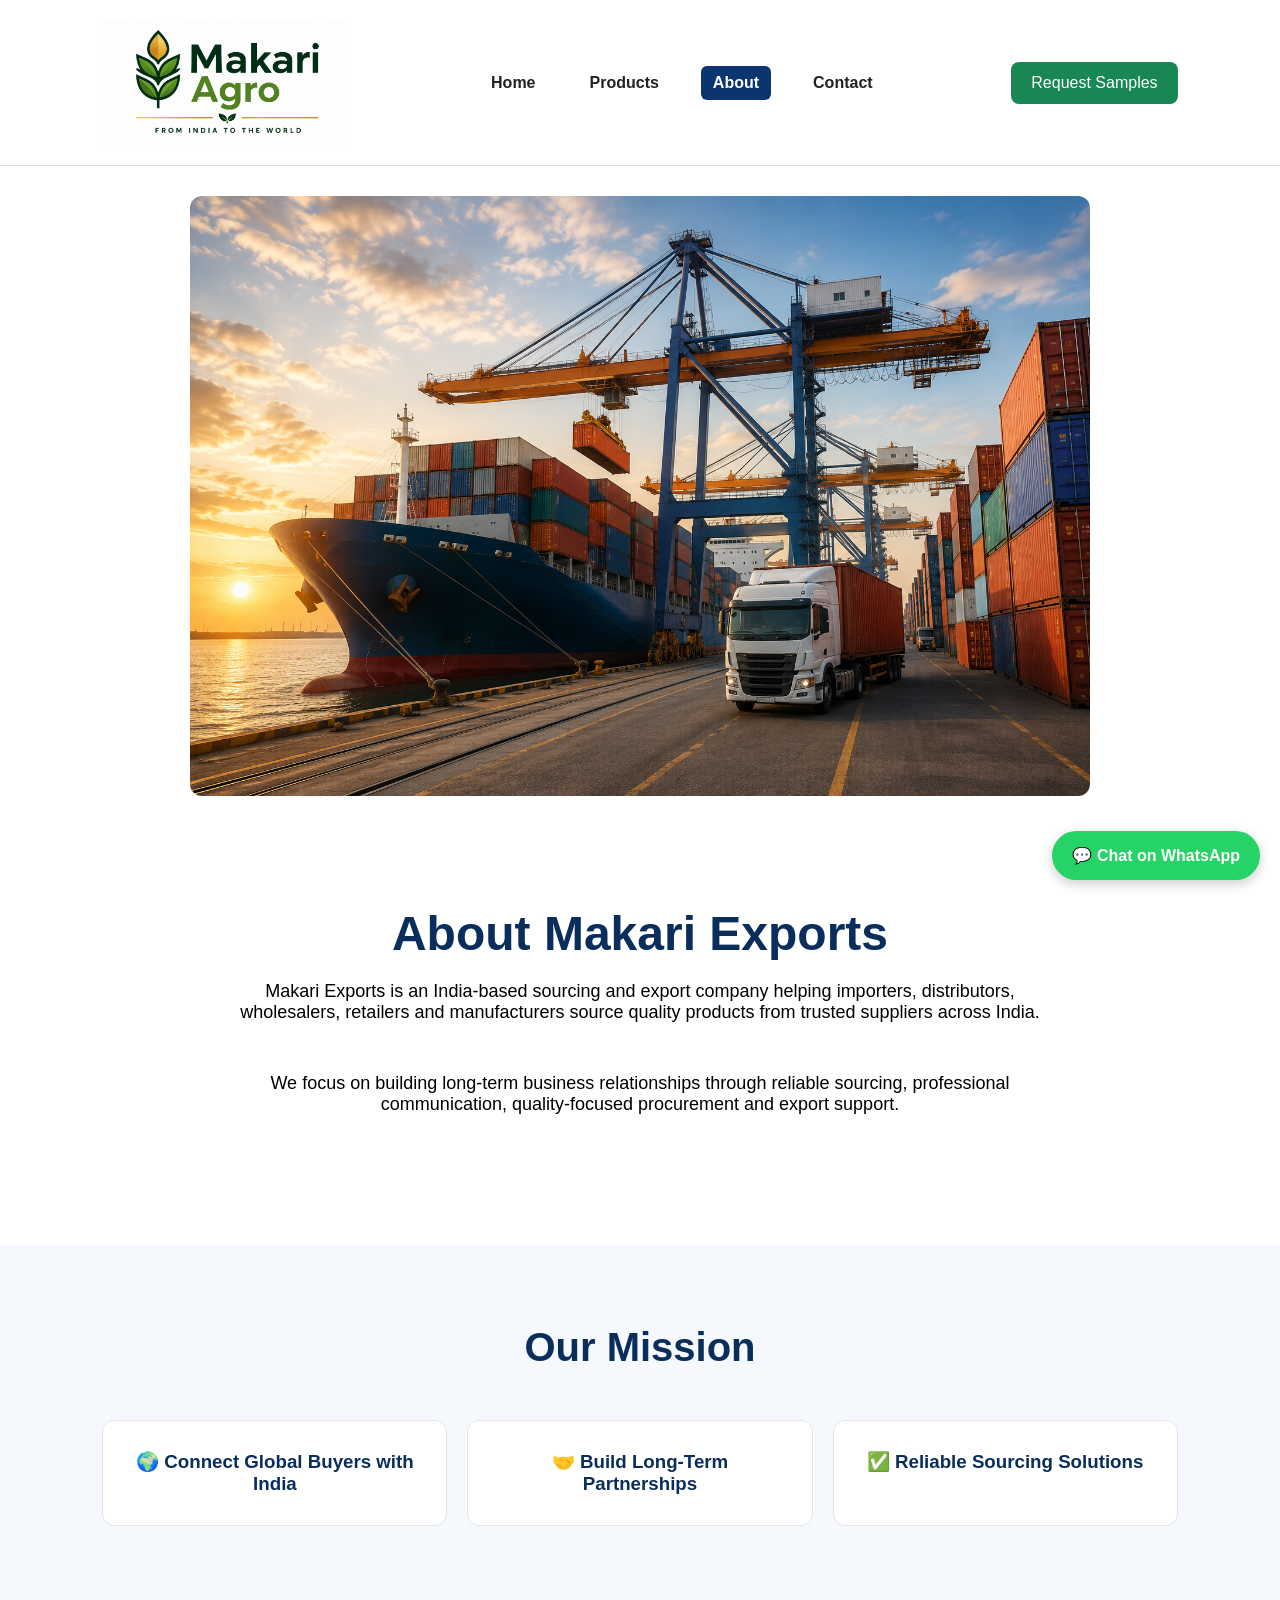
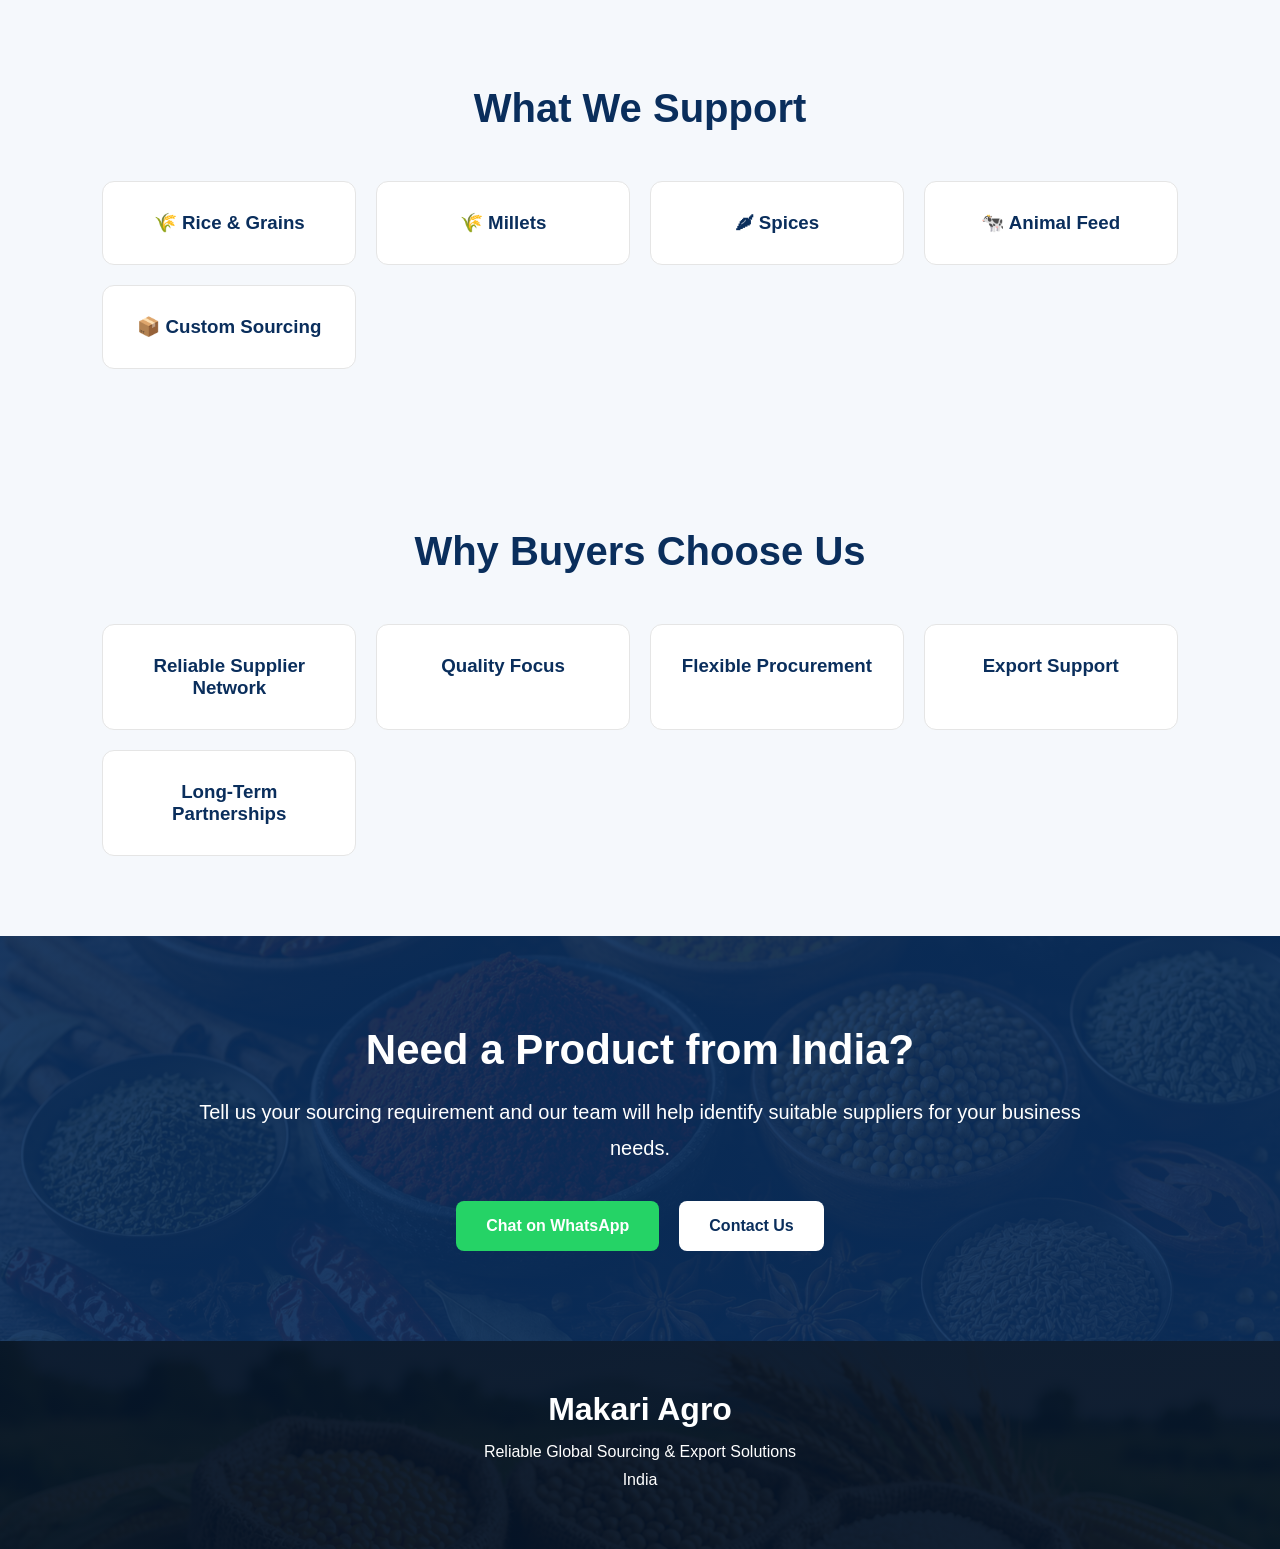
==== about.html @ c1831b9f "Request sample open new tab" ====
<!DOCTYPE html>
<html lang="en">

<head>
    <meta charset="UTF-8">
    <meta name="viewport" content="width=device-width, initial-scale=1.0">
    <title>About Us | Makari Exports</title>
    <link rel="stylesheet" href="style.css">
</head>

<body>

<header class="header">

   <div class="logo">
    <img src="assets/logo/logo.png" alt="Makari Agro Logo">
</div>

   <nav class="nav">
    <a href="index.html">Home</a>
    <a href="products.html">Products</a>
    <a href="about.html" class="active">About</a>
    <a href="contact.html">Contact</a>
</nav>

    <a href="https://wa.me/919538442585" class="quote-btn" target="_blank"
   rel="noopener noreferrer">
        Request Samples
    </a>

</header>

<img src="assets/images/sourcing.jpg"
     alt="Global Export"
     class="about-image">

<section class="products-page">

    <h1>About Makari Exports</h1>

    <p>
        Makari Exports is an India-based sourcing and export company helping importers, distributors, wholesalers, retailers and manufacturers source quality products from trusted suppliers across India.
    </p>

    <p>
        We focus on building long-term business relationships through reliable sourcing, professional communication, quality-focused procurement and export support.
    </p>

</section>

<section class="why-us">

    <h2>Our Mission</h2>

    <div class="why-grid">

        <div class="why-card">
            <h3>🌍 Connect Global Buyers with India</h3>
        </div>

        <div class="why-card">
            <h3>🤝 Build Long-Term Partnerships</h3>
        </div>

        <div class="why-card">
            <h3>✅ Reliable Sourcing Solutions</h3>
        </div>

    </div>

</section>

<section class="why-us">

    <h2>What We Support</h2>

    <div class="why-grid">

        <!-- <div class="why-card">
            <h3>🌾 Agricultural Commodities</h3>
        </div> -->

        <div class="why-card">
            <h3>🌾 Rice & Grains</h3>
        </div>

        <div class="why-card">
            <h3>🌾 Millets</h3>
        </div>

        <div class="why-card">
            <h3>🌶 Spices</h3>
        </div>

        <div class="why-card">
            <h3>🐄 Animal Feed</h3>
        </div>

        <div class="why-card">
            <h3>📦 Custom Sourcing</h3>
        </div>

    </div>

</section>

<section class="why-us">

    <h2>Why Buyers Choose Us</h2>

    <div class="why-grid">

        <div class="why-card">
            <h3>Reliable Supplier Network</h3>
        </div>

        <div class="why-card">
            <h3>Quality Focus</h3>
        </div>

        <div class="why-card">
            <h3>Flexible Procurement</h3>
        </div>

        <div class="why-card">
            <h3>Export Support</h3>
        </div>

        <!-- <div class="why-card">
            <h3>Professional Communication</h3>
        </div> -->

        <div class="why-card">
            <h3>Long-Term Partnerships</h3>
        </div>

    </div>

</section>

<section class="sample-section">

    <div class="sample-content">

        <h2>Need a Product from India?</h2>

        <p>
            Tell us your sourcing requirement and our team will help identify suitable suppliers for your business needs.
        </p>

        <div class="sample-buttons">

            <a href="https://wa.me/919538442585" class="sample-whatsapp" target="_blank"
   rel="noopener noreferrer">
                Chat on WhatsApp
            </a>

            <a href="contact.html" class="sample-quote">
                Contact Us
            </a>

        </div>

    </div>

</section>

<footer class="footer">

    <h3>Makari Agro</h3>

    <p>Reliable Global Sourcing & Export Solutions</p>

    <p>India</p>

</footer>

<a href="https://wa.me/919538442585" class="floating-whatsapp" target="_blank"
   rel="noopener noreferrer">
    💬 Chat on WhatsApp
</a>

</body>

</html>
---- style.css ----
*{
    margin:0;
    padding:0;
    box-sizing:border-box;
}

body{
    font-family:Arial, sans-serif;
}

/* Header */

.header{
    display:flex;
    justify-content:space-between;
    align-items:center;
    padding:20px 8%;
    background:#ffffff;
    border-bottom:1px solid #ddd;
    position: sticky;
top: 0;
z-index: 1000;
}

.logo{
    font-size:28px;
    font-weight:bold;
    color:#0A2E5C;
}

.nav{
    display:flex;
    gap:30px;
}

.nav a{
    text-decoration:none;
    color:#333;
    font-weight:600;
}

.quote-btn{
    background:#198754;
    color:white;
    padding:12px 20px;
    border-radius:8px;
    text-decoration:none;
}

/* Hero */

.hero{
    background:
        linear-gradient(
            rgba(255,255,255,0.75),
            rgba(255,255,255,0.75)
        ),
        url('assets/images/sourcing.jpg');

    background-size:cover;
    background-position:center;
}

.hero-content{
    text-align:center;
    max-width:900px;
    margin:0 auto;
    position:relative;
    z-index:2;
}

.hero h1{
    font-size: 3.5rem;
    line-height:1.2;
    color:#0A2E5C;
    margin-bottom:20px;
}

.hero p{
    font-size:24px;
    font-weight:600;
    color:#1f2937;
    background:rgba(255,255,255,0.85);
    display:inline-block;
    padding:10px 20px;
    border-radius:8px;
    margin-bottom:35px;
}

.hero-buttons{
    display:flex;
    justify-content:center;
    gap:20px;
    flex-wrap:wrap;
}

.hero-content h1{
    font-size: 2.5rem;
    line-height:1.2;
}

.primary-btn{
    background:#0A2E5C;
    color:white;
    padding:15px 28px;
    border-radius:8px;
    text-decoration:none;
}

.whatsapp-btn{
    background:#25D366;
    color:white;
    padding:15px 28px;
    border-radius:8px;
    text-decoration:none;
}

/* Mobile */

@media(max-width:768px){

    .header{
        flex-direction:column;
        gap:15px;
    }

    .nav{
        flex-wrap:wrap;
        justify-content:center;
    }

    .hero h1{
        font-size:36px;
    }

    .hero p{
        font-size:18px;
    }

    .hero-buttons{
        flex-direction:column;
    }

}
/* Products Section */

.products-section{
    padding:80px 8%;
    background:#ffffff;
}

.products-section h2{
    text-align:center;
    font-size:40px;
    color:#0A2E5C;
    margin-bottom:50px;
}

.product-grid{
    display:grid;
    grid-template-columns:repeat(auto-fit,minmax(280px,1fr));
    gap:25px;
}

.product-card{
    background:#f8f9fb;
    padding:30px;
    border-radius:12px;
    transition:0.3s;
    border:1px solid #e5e5e5;
}

.product-card:hover{
    transform:translateY(-5px);
}

.product-card h3{
    margin-bottom:15px;
    color:#0A2E5C;
}

.product-card p{
    color:#555;
    line-height:1.6;
}
/* Why Us */

.why-us{
    padding:80px 8%;
    background:#f5f8fc;
}

.why-us h2{
    text-align:center;
    color:#0A2E5C;
    font-size:40px;
    margin-bottom:50px;
}

.why-grid{
    display:grid;
    grid-template-columns:repeat(auto-fit,minmax(250px,1fr));
    gap:20px;
}

.why-card{
    background:white;
    padding:30px;
    border-radius:12px;
    text-align:center;
    border:1px solid #e5e5e5;
}

.why-card h3{
    color:#0A2E5C;
}
/* Floating WhatsApp */

.floating-whatsapp{
    position:fixed;
    right:20px;
    bottom:20px;
    background:#25D366;
    color:white;
    text-decoration:none;
    padding:15px 20px;
    border-radius:50px;
    font-weight:bold;
    z-index:1000;
    box-shadow:0 4px 12px rgba(0,0,0,0.2);
}
.process{
    padding:80px 8%;
    background:#ffffff;
}

.process h2{
    text-align:center;
    font-size:40px;
    color:#0A2E5C;
    margin-bottom:50px;
}

.process-grid{
    display:grid;
    grid-template-columns:repeat(auto-fit,minmax(180px,1fr));
    gap:20px;
}

.process-step{
    text-align:center;
    padding:30px;
    border:1px solid #e5e5e5;
    border-radius:12px;
}

.process-step span{
    display:inline-flex;
    width:50px;
    height:50px;
    align-items:center;
    justify-content:center;
    border-radius:50%;
    background:#0A2E5C;
    color:white;
    font-weight:bold;
    margin-bottom:15px;
}

/* Request Samples Section */

.sample-section{
    background:#0A2E5C;
    color:white;
    padding:90px 8%;
    text-align:center;
}

.sample-content{
    max-width:900px;
    margin:auto;
}

.sample-section h2{
    font-size:42px;
    margin-bottom:20px;
}

.sample-section p{
    font-size:20px;
    line-height:1.8;
    margin-bottom:35px;
}

.sample-buttons{
    display:flex;
    justify-content:center;
    gap:20px;
    flex-wrap:wrap;
}

.sample-whatsapp{
    background:#25D366;
    color:white;
    text-decoration:none;
    padding:16px 30px;
    border-radius:8px;
    font-weight:bold;
}

.sample-quote{
    background:white;
    color:#0A2E5C;
    text-decoration:none;
    padding:16px 30px;
    border-radius:8px;
    font-weight:bold;
}

.product-card,
.why-card,
.process-step{
    transition:0.3s ease;
}

.product-card:hover,
.why-card:hover,
.process-step:hover{
    transform:translateY(-6px);
    box-shadow:0 8px 20px rgba(0,0,0,0.1);
}

.footer{
    background:#081f3f;
    color:white;
    text-align:center;
    padding:50px 20px;
}

.footer h3{
    font-size:32px;
    margin-bottom:15px;
}

.footer p{
    margin:10px 0;
}

.products-page{
    padding:80px 8%;
    text-align:center;
}

.products-page h1{
    color:#0A2E5C;
    font-size:48px;
    margin-bottom:20px;
}

.products-page p{
    max-width:800px;
    margin:auto;
    margin-bottom:50px;
    font-size:18px;
}


/* Contact Page */

.contact-section{
    padding:80px 8%;
}

.contact-container{
    max-width:800px;
    margin:auto;
}

.contact-form{
    display:flex;
    flex-direction:column;
    gap:20px;
}

.contact-form input,
.contact-form textarea{
    padding:15px;
    border:1px solid #ddd;
    border-radius:8px;
    font-size:16px;
}

.contact-form button{
    background:#0A2E5C;
    color:white;
    border:none;
    padding:16px;
    border-radius:8px;
    font-size:18px;
    cursor:pointer;
}

.contact-form button:hover{
    background:#123f7a;
}

.contact-info{
    padding:80px 8%;
    text-align:center;
}

.contact-cards{
    display:grid;
    grid-template-columns:repeat(auto-fit,minmax(250px,1fr));
    gap:20px;
    margin-top:40px;
}

.product-card img{
    width:100%;
    height:220px;
    object-fit:cover;
    border-radius:10px;
    margin-bottom:15px;
}

.product-card{
    display:flex;
    flex-direction:column;
    align-items:center;
    height:100%;
}

.products-grid{
    align-items:stretch;
}

.about-image{
    width:100%;
    max-width:900px;
    border-radius:12px;
    margin:30px auto;
    display:block;
}

.sample-section{
    background:
        linear-gradient(
            rgba(10,46,92,0.92),
            rgba(10,46,92,0.92)
        ),
        url('assets/images/spices.jpg');

    background-size:cover;
    background-position:center;
}

.footer{
    background:
        linear-gradient(
            rgba(5,20,40,0.95),
            rgba(5,20,40,0.95)
        ),
        url('assets/images/commodities.jpg');

    background-size:cover;
}

.product-btn{
    margin-top:auto;
    background:#1e8e3e;
    color:white;
    padding:10px 18px;
    border-radius:6px;
    text-decoration:none;
}

.product-btn{
    display:inline-block;
    margin-top:15px;
    background:#1e8e3e;
    color:white;
    padding:10px 18px;
    border-radius:6px;
    text-decoration:none;
    font-weight:600;
}

.product-btn:hover{
    background:#166d30;
}

.logo img{
    height:125px;
    width:auto;
    display:block;
}

.nav a{
    text-decoration:none;
    color:#222;
    font-weight:600;
    padding:8px 12px;
    border-radius:6px;
    transition:0.3s;
}

.nav a:hover{
    color:#0b3570;
}

.nav a.active{
    background:#0b3570;
    color:white;
}
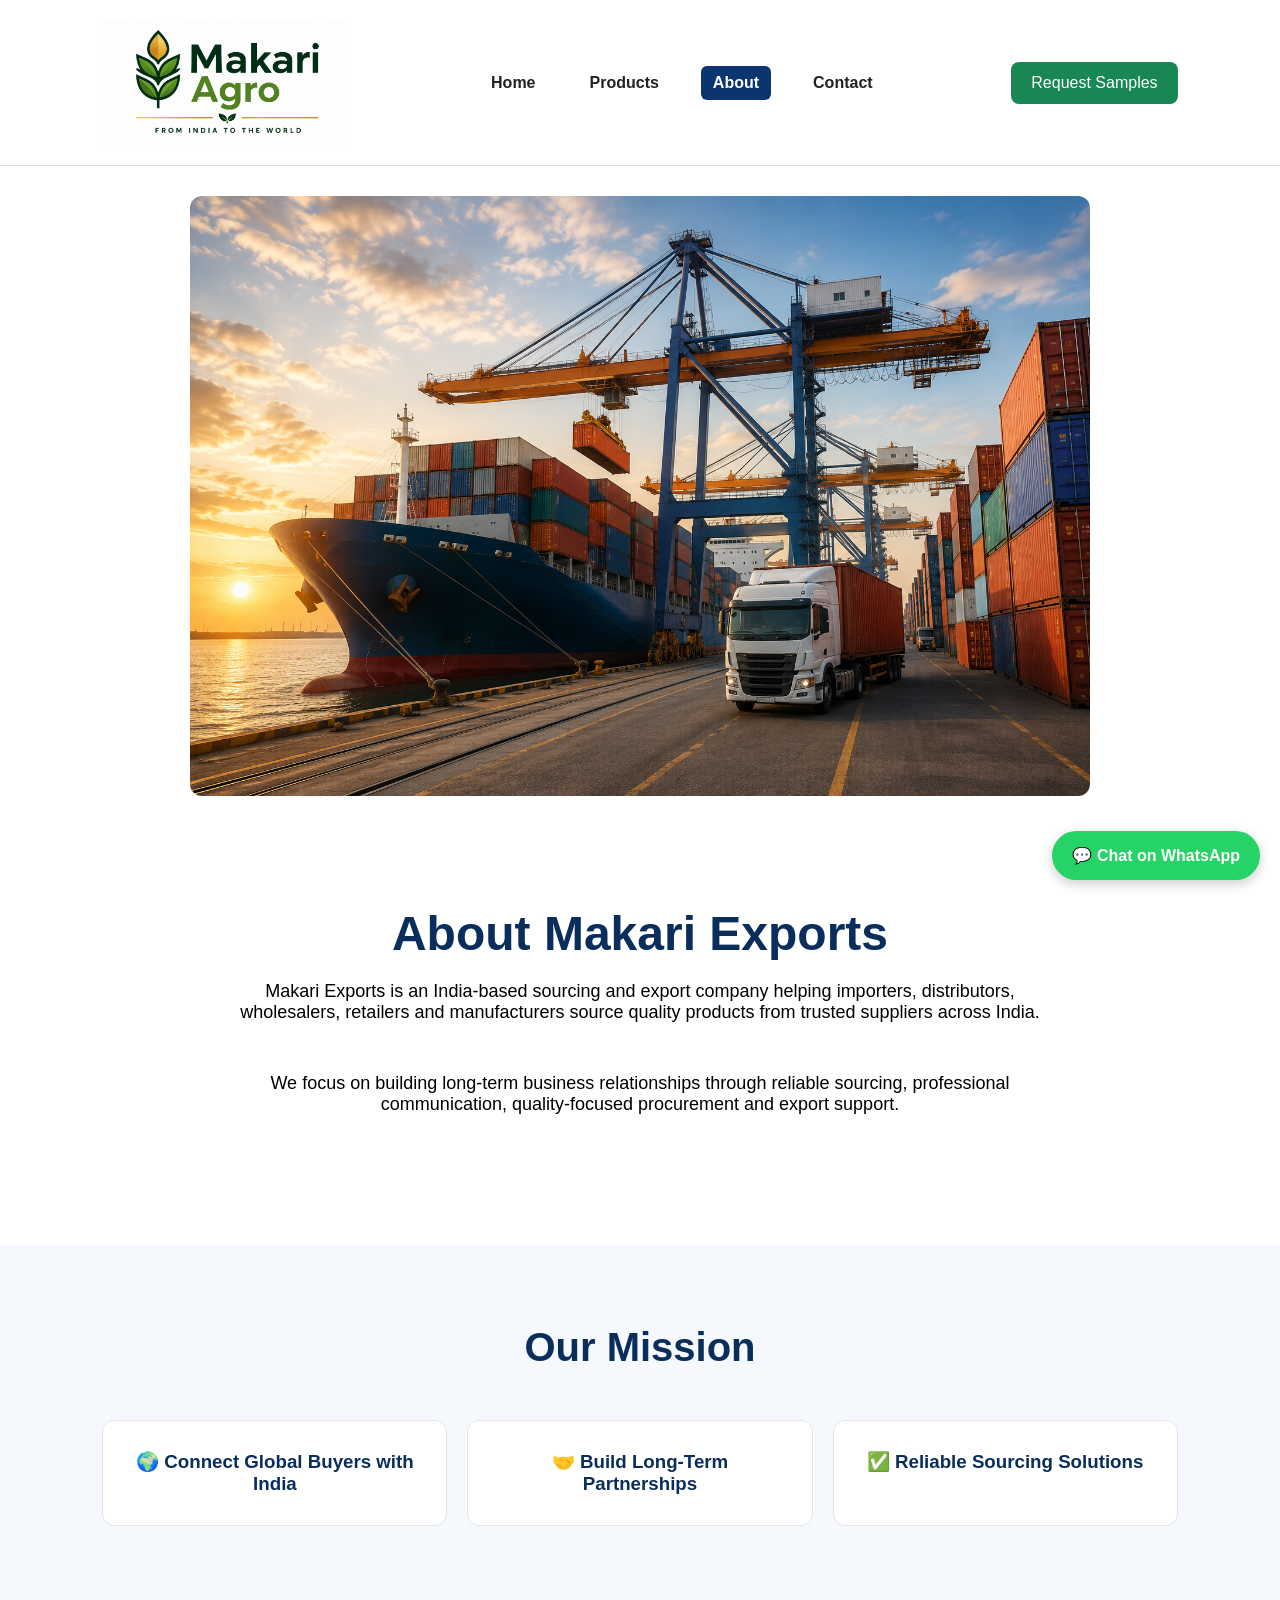
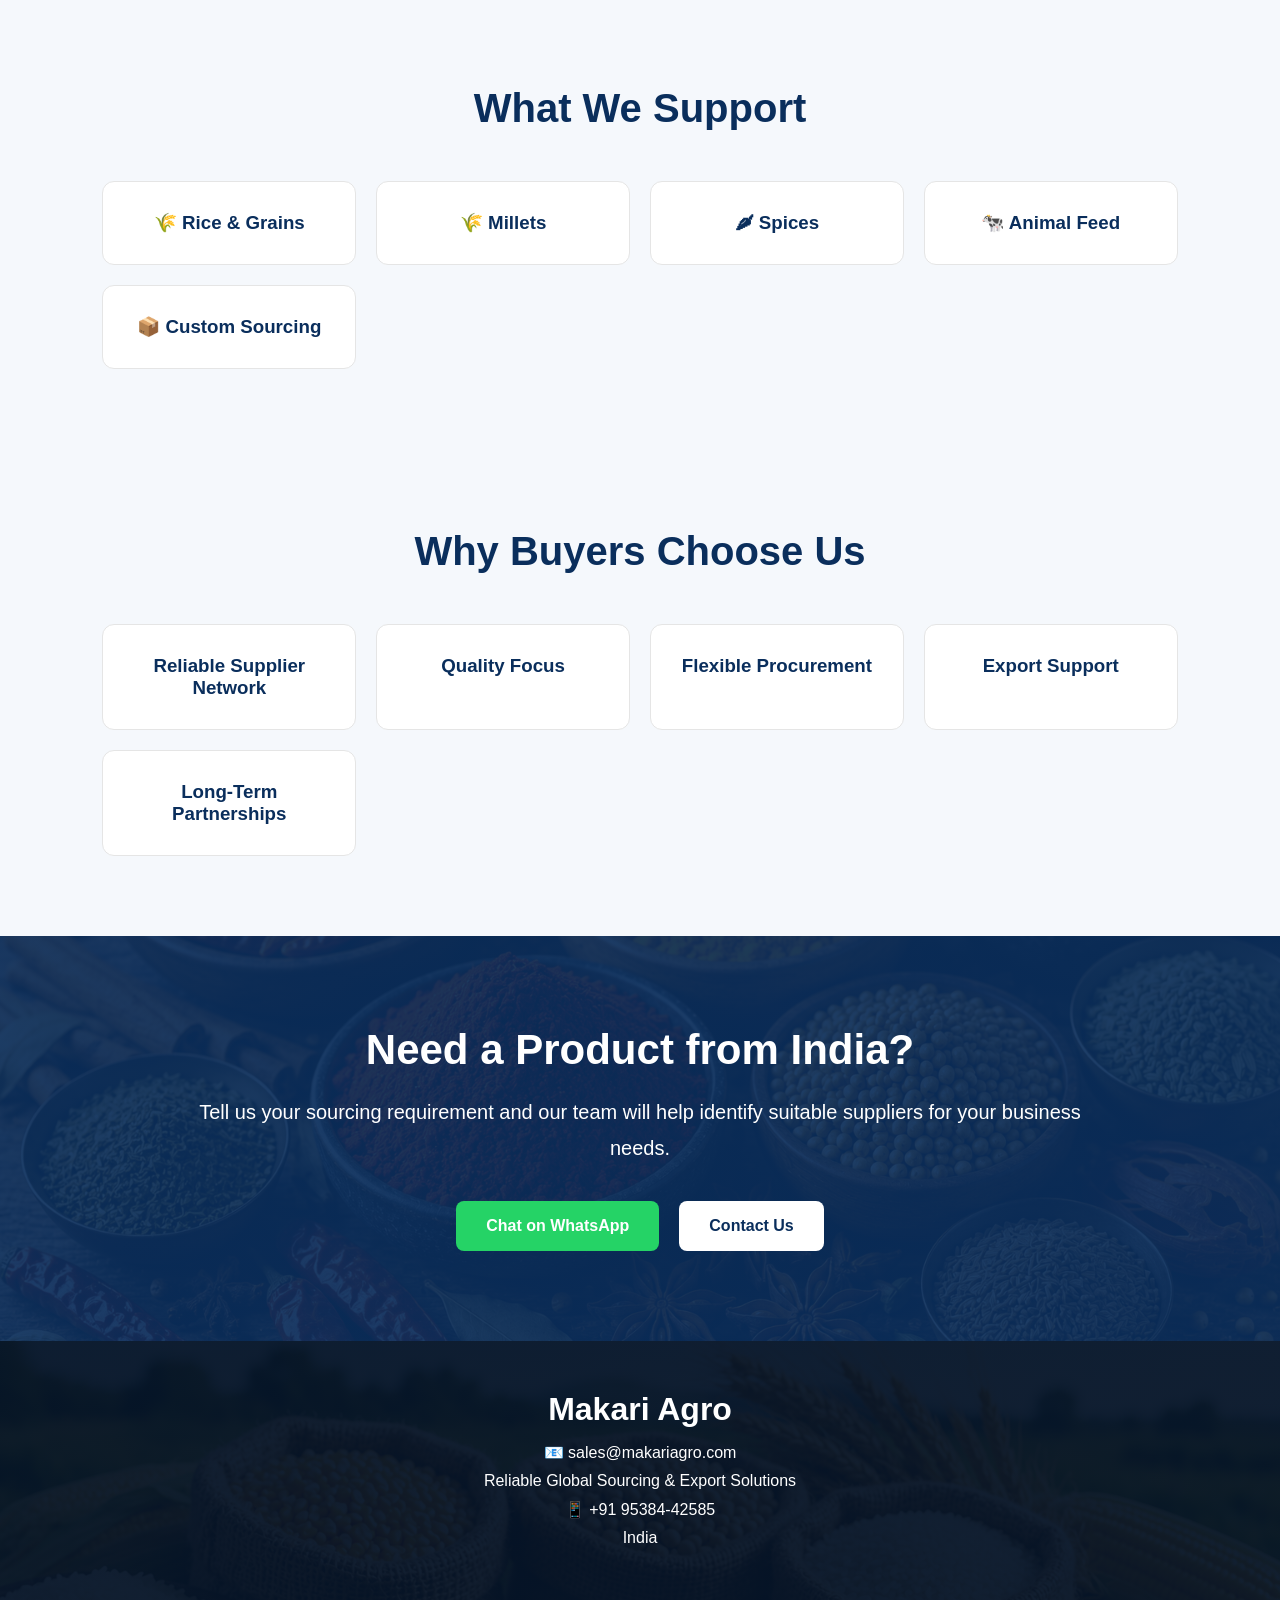
==== commit 5e08e72f: "sitemap and email id's and robots changed" ====
--- a/about.html
+++ b/about.html
@@ -4,7 +4,38 @@
 <head>
     <meta charset="UTF-8">
     <meta name="viewport" content="width=device-width, initial-scale=1.0">
+    <title>Makari Agro | Global Sourcing & Export Solutions</title>
+
+<meta name="description"
+content="About Makari Agro | Agricultural Export Company India" />
+
+<meta name="keywords"
+content="millets exporter india, grains exporter, spices exporter, animal feed supplier, makari agro" />
     <title>About Us | Makari Exports</title>
+
+<title>About Makari Agro</title>
+
+<meta name="description" content="Learn about Makari Agro, our sourcing network and commitment to connecting international buyers with trusted Indian suppliers.">
+
+<meta name="keywords" content="about makari agro, sourcing company india, export company india">
+
+<meta name="robots" content="index, follow">
+
+<link rel="canonical" href="https://makariagro.vercel.app/about.html">
+
+<meta property="og:title" content="About Makari Agro">
+<meta property="og:description" content="Learn about our sourcing network and export solutions across India.">
+<meta property="og:type" content="website">
+<meta property="og:url" content="https://makariagro.vercel.app/about.html">
+<meta property="og:image" content="https://makariagro.vercel.app/assets/logo/logo.png">
+<meta property="og:site_name" content="Makari Agro">
+<meta property="og:locale" content="en_IN">
+
+<meta name="twitter:card" content="summary_large_image">
+<meta name="twitter:title" content="About Makari Agro">
+<meta name="twitter:description" content="Learn about our sourcing network and export solutions across India.">
+<meta name="twitter:image" content="https://makariagro.vercel.app/assets/logo/logo.png">
+
     <link rel="stylesheet" href="style.css">
 </head>
 
@@ -169,7 +200,13 @@
 
     <h3>Makari Agro</h3>
 
+    <p>
+            📧 sales@makariagro.com
+    </p>
+
     <p>Reliable Global Sourcing & Export Solutions</p>
+
+    <p>📱 +91 95384-42585</p>
 
     <p>India</p>
 
